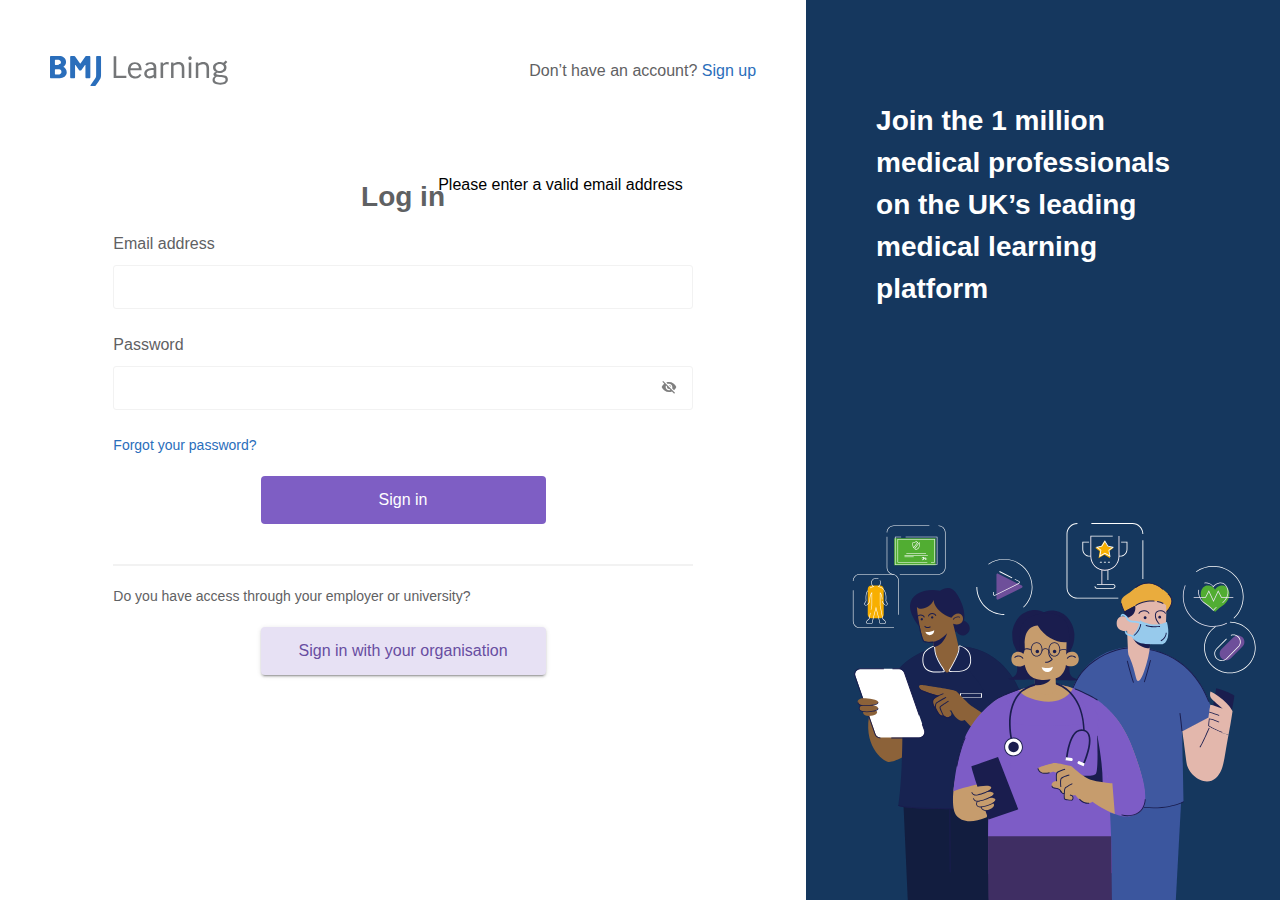
==== templates/learning-app.html.form.login.template.html @ d3ed44b5 "validation fix on submit" ====
<!doctype html>
<!-- #*
The server renders this HTML page in an end-user's browser when
needed authentication credentials may be obtained via HTTP Basic
Authentication or an HTML form.

Velocity variables (identified by the $ character) are generated
at runtime by the server.

The following variables are available on this page, but not used by default:

$entityId       - The entity ID (connection ID) of the SP Connection used in this SSO transaction
$connectionName - The name of the SP Connection used in this SSO transaction
$client_id      - The ID of the OAuth client used in this transaction
$spAdapterId    - The SP Adapter ID used in this transaction

It is recommended to sanitize the values that are displayed using $escape.escape() for example $escape.escape($client_id).

Change text or formatting as needed. Modifying Velocity statements
is not recommended as it may interfere with expected server behavior.
*# -->
<!-- template name: learning-app.html.login.template.html -->

<!-- Google Tag Manager -->
<script>
  (function (w, d, s, l, i) {
    w[l] = w[l] || [];
    w[l].push({ 'gtm.start': new Date().getTime(), event: 'gtm.js' });
    var f = d.getElementsByTagName(s)[0],
      j = d.createElement(s),
      dl = l != 'dataLayer' ? '&l=' + l : '';
    j.async = true;
    j.src = 'https://www.googletagmanager.com/gtm.js?id=' + i + dl;
    f.parentNode.insertBefore(j, f);
  })(window, document, 'script', 'dataLayer', 'GTM-N6K7J6SM');
</script>
<!-- End Google Tag Manager -->

<!-- #set( $messageKeyPrefix = "bmj.learning.html.form.login.template." )
#set($templateName = $HttpServletRequest.getParameter("template_name") ) -->
<html lang="$pluginLocale.getLanguage()" dir="ltr">

<head>
  <title>$templateMessages.getMessage($messageKeyPrefix, "page.title")</title>
  <base href="$CurrentPingFedBaseURL" />
  <meta charset="UTF-8" />
  <meta name="viewport" content="width=device-width, initial-scale=1.0" />
  <link href="assets/learning/css/styles.css" rel="stylesheet" />
</head>

<body>
  <main>
    <div class="container">
      <div class="col-1">
        <section>
          <img src="assets/learning/img/logo.svg" alt="BMJ Learning Logo" class="learning-logo" />
          <p>
            Don’t have an account?
            <a href="https://new-learning.bmj.com/sign-up">Sign up</a>
          </p>
        </section>

        <h1>
          <!-- $templateMessages.getMessage($messageKeyPrefix, "title") -->
          Log in
        </h1>

        <form id="signIn">
          <fieldset>
            <div class="form-field">
              <small class="generic-error">
                <!-- $templateMessages.getMessage($messageKeyPrefix, "invalid.details") -->
                Your email address or password is incorrect. Please try again
              </small>
              <span class="error-email___">Please enter a valid email address</span>

              <!-- #end -->
              <label for="email">
                <!-- $templateMessages.getMessage($messageKeyPrefix, "usernameTitle") -->
                Email address
                <small></small>
                <input name="$name" value="" id="email" class="email" />
              </label>
              <!-- value="$username"  -->
            </div>

            <div class="form-field">
              <label for="password">
                <!-- $templateMessages.getMessage($messageKeyPrefix, "passwordTitle") -->
                Password
                <small></small>
                <input type="password" name="$pass" id="password" />

                <span><button type="button" id="iconBtn">
                    <img src="assets/learning/img/visibility_off.svg" class="visibility-icon"
                      alt="hide password" /></button></span>
              </label>
            </div>

            <input type="hidden" name="$adapterIdField" id="$adapterIdField" value="$adapterId" />

            <!-- #if($supportsPasswordReset) -->
            <input type="hidden" name="$passwordReset" value="" />
            <a class="forgot-pass" onclick="postForgotPassword();">
              <!-- $templateMessages.getMessage($messageKeyPrefix, "forgotPassword") -->
              Forgot your password?
            </a>
            <!-- #end -->

            <button class="base-button" id="formButton" type="submit">
              <!-- $templateMessages.getMessage($messageKeyPrefix, "signin") -->
              Sign in
            </button>
            <hr />
            <p>Do you have access through your employer or university?</p>
            <button class="secondary-button base-button" id="formButton" type="submit">
              <!-- $templateMessages.getMessage($messageKeyPrefix, "signin.org") -->
              Sign in with your organisation
            </button>
          </fieldset>
        </form>
      </div>

      <div class="col-2">
        <h2>
          Join the 1 million medical professionals on the UK’s leading medical
          learning platform
        </h2>
        <img src="assets/learning/img/medics.svg" alt="medics" />
      </div>
    </div>
  </main>

  <script src="assets/learning/js/login.js"></script>
  <script>
    function postForgotPassword() {
      document.forms[0]['$passwordReset'].value = 'clicked';
      document.forms[0].submit();
    }
  </script>
</body>

</html>
---- templates/assets/learning/css/styles.css ----
body,
html {
  margin: 0;
  padding: 0;
  height: 100%;
  font-family: interfaceregular, Arial, sans-serif;
}
main,
.container {
  height: 100%;
}
h1 {
  font-size: 28px;
  font-weight: 700;
  color: #5f6163;
  text-align: center;
  font-family: interfaceregular, Arial, sans-serif;
  margin: 0 0 20px 0;
}
h2 {
  color: white;
  font-size: 28px;
  line-height: 42px;
  font-weight: 700;
  max-width: 460px;
  margin: 100px 50px 0 50px;
  font-family: interfaceregular, Arial, sans-serif;
}
@media only screen and (max-width: 992px) {
  h2 {
    font-size: 20px;
    margin: 50px 20px 0 20px;
  }
}
a {
  color: #2a6ebb;
  text-decoration: none;
  font-family: interfaceregular, Arial, sans-serif;
  margin: 0 0 20px 0;
  display: block;
  font-weight: 400;
  font-size: 14px;
  line-height: 21px;
}
hr {
  border: 1px solid #f2f2f2;
}
p {
  color: #5f6163;
  font-size: 14px;
  line-height: 21px;
  margin: 20px 0;
  padding: 0;
  font-family: interfaceregular, Arial, sans-serif;
}
/* BUTTON STYLES */
button#iconBtn {
  background: none;
  border: none;
  cursor: pointer;
}
.base-button {
  background-color: #7e5ec4;
  border: none;
  border-radius: 4px;
  color: #fff;
  cursor: pointer;
  display: block;
  font-size: 16px;
  min-width: 285px;
  padding: 15px 20px;
  transition:
    background-color 0.25s cubic-bezier(0.4, 0, 0.2, 1) 0ms,
    box-shadow 0.25s cubic-bezier(0.4, 0, 0.2, 1) 0ms,
    border 0.25s cubic-bezier(0.4, 0, 0.2, 1) 0ms;
  margin: 0 auto 40px;
}
.base-button:hover {
  background-color: #9378ce;
}
.secondary-button {
  background-color: #e7e1f4;
  box-shadow:
    0 3px 1px -2px rgba(0, 0, 0, 0.2),
    0 2px 2px 0 rgba(0, 0, 0, 0.14),
    0 1px 5px 0 rgba(0, 0, 0, 0.12);
  color: #684da1;
}
.secondary-button:hover {
  background-color: #dbd3ee;
  box-shadow:
    0 2px 4px -1px rgba(0, 0, 0, 0.2),
    0 4px 5px 0 rgba(0, 0, 0, 0.14),
    0 1px 10px 0 rgba(0, 0, 0, 0.12);
}
/* CONTAINERS */
.container {
  margin-left: auto;
  margin-right: auto;
  width: 100%;
  display: flex;
  flex-direction: column;
}
/* COLUMNS */
.container .col-1 {
  width: 60%;
  display: flex;
  flex-direction: column;
  align-items: center;
}
.container .col-1 section {
  display: flex;
  align-items: center;
  justify-content: space-between;
  width: 100%;
}
.container .col-1 section {
  p,
  a {
    display: inline-block;
    font-weight: 500;
    line-height: 21px;
    font-size: 16px;
  }
}
.container .col-1 section p a {
  margin: 0;
}

/* MOBILE STYLES */
@media only screen and (max-width: 768px) {
  h1 {
    font-size: 24px;
    line-height: 36px;
  }
  .container .col-1 {
    width: auto;
    margin: 80px 20px 20px;
  }
  .container .col-1 section {
    flex-direction: column;
    margin: 0;
  }
  .container .col-1 form .base-button {
    margin: 0 auto 20px;
    min-width: 100%;
    line-height: 21px;
  }
  .container .col-1 form fieldset > p {
    text-align: center;
  }
  .container .col-2 {
    width: auto;
    display: none;
  }
}
/* DESKTOP STYLES  */
@media only screen and (min-width: 768px) {
  .container {
    flex-direction: row;
    column-gap: 50px;
  }
  .container .col-2 {
    display: flex;
    width: 40%;
  }
  .container .col-1 {
    margin: 0 0 0 50px;
  }
  .container .col-1 section {
    margin: 40px 0 80px;
  }
  .container .col-1 section img {
    padding: 0 20px 0 0;
  }
}
.container .col-2 {
  overflow: hidden;
  background-color: #15375e;
  padding: 0 20px;
  box-sizing: border-box;
  flex-direction: column;
  justify-content: space-between;
  align-items: center;
}
.container .col-2 img {
  margin-top: 130px;
  max-width: 100%;
  height: auto;
}

/* FORM STYLES */
fieldset {
  border: none;
  padding: 0;
}
label {
  color: #5f6163;
  font-size: 16px;
  font-weight: 500px;
  line-height: 21px;
}
.generic-error {
  border: 1px solid #cb2331;
  padding: 15px;
  width: fit-content;
  display: block;
  margin: 0 0 20px 0;
  color: #cb2331;
  font-size: 16px;
  line-height: 24px;
  font-weight: 600;
  max-width: 391px;
  display: none;
}
.error-email {
  color: #cb2331;
  font-weight: 600;
  font-size: 16px;
  line-height: 24px;
  margin: 0 0 25px;
  display: none;
}
.show {
  display: block;
}
.visibility-hidden-form {
  position: absolute;
  position: absolute !important;
  width: 1px !important;
  height: 1px !important;
  padding: 0 !important;
  margin: -1px !important;
  overflow: hidden !important;
  clip: rect(0, 0, 0, 0) !important;
  white-space: nowrap !important;
  border: 0 !important;
}
form input {
  border: 1px solid #f2f2f2;
  border-radius: 3px;
  height: 44px;
  box-sizing: border-box;
  padding: 20px 10px;
  margin: 10px 0 25px;
  width: -webkit-fill-available;
  width: -moz-available;
  outline: none;
  color: #5f6163;
  font-size: 16px;
}
form input:focus {
  border: 2px solid #2a6ebb !important;
}
form input:hover {
  -webkit-box-shadow: 0 2px 0 #cccdcd;
  box-shadow: 0 2px 0 #cccdcd;
}
form span {
  cursor: pointer;
  float: right;
  position: relative;
  top: -57px;
  right: 10px;
}
@media all and (-ms-high-contrast: none), (-ms-high-contrast: active) {
  form input {
    width: 100%;
  }
}
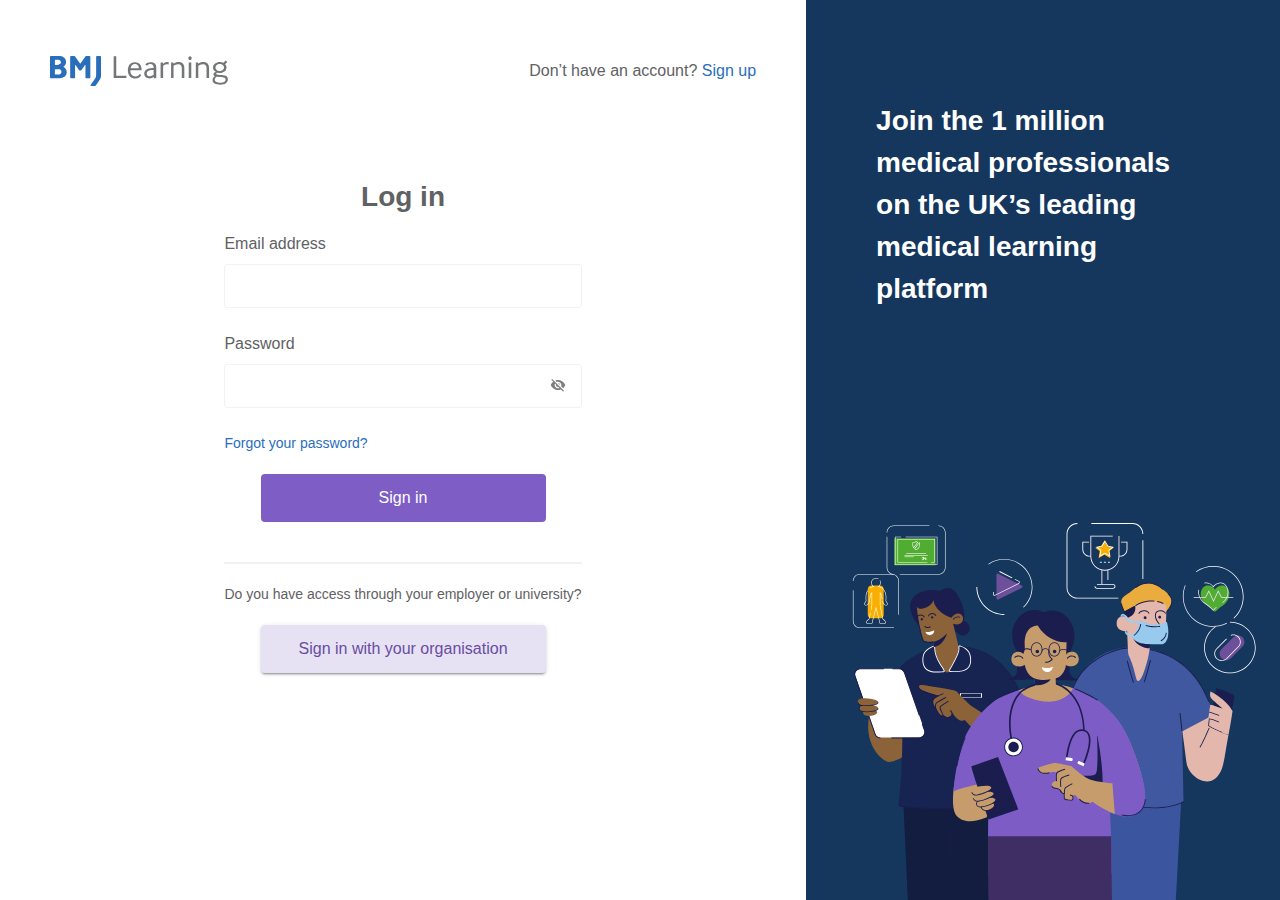
==== commit aaf6c5ce: "clean up" ====
--- a/templates/learning-app.html.form.login.template.html
+++ b/templates/learning-app.html.form.login.template.html
@@ -39,105 +39,127 @@
 <!-- #set( $messageKeyPrefix = "bmj.learning.html.form.login.template." )
 #set($templateName = $HttpServletRequest.getParameter("template_name") ) -->
 <html lang="$pluginLocale.getLanguage()" dir="ltr">
+  <head>
+    <title>$templateMessages.getMessage($messageKeyPrefix, "page.title")</title>
+    <base href="$CurrentPingFedBaseURL" />
+    <meta charset="UTF-8" />
+    <meta name="viewport" content="width=device-width, initial-scale=1.0" />
+    <link href="assets/learning/css/styles.css" rel="stylesheet" />
+  </head>
 
-<head>
-  <title>$templateMessages.getMessage($messageKeyPrefix, "page.title")</title>
-  <base href="$CurrentPingFedBaseURL" />
-  <meta charset="UTF-8" />
-  <meta name="viewport" content="width=device-width, initial-scale=1.0" />
-  <link href="assets/learning/css/styles.css" rel="stylesheet" />
-</head>
+  <body>
+    <main>
+      <div class="container">
+        <div class="col-1">
+          <section>
+            <img
+              src="assets/learning/img/logo.svg"
+              alt="BMJ Learning Logo"
+              class="learning-logo"
+            />
+            <p>
+              Don’t have an account?
+              <a href="https://new-learning.bmj.com/sign-up">Sign up</a>
+            </p>
+          </section>
 
-<body>
-  <main>
-    <div class="container">
-      <div class="col-1">
-        <section>
-          <img src="assets/learning/img/logo.svg" alt="BMJ Learning Logo" class="learning-logo" />
-          <p>
-            Don’t have an account?
-            <a href="https://new-learning.bmj.com/sign-up">Sign up</a>
-          </p>
-        </section>
+          <h1>
+            <!-- $templateMessages.getMessage($messageKeyPrefix, "title") -->
+            Log in
+          </h1>
 
-        <h1>
-          <!-- $templateMessages.getMessage($messageKeyPrefix, "title") -->
-          Log in
-        </h1>
+          <form id="signIn">
+            <fieldset>
+              <div class="form-field">
+                <small class="generic-error">
+                  <!-- $templateMessages.getMessage($messageKeyPrefix, "invalid.details") -->
+                  Your email address or password is incorrect. Please try again
+                </small>
+                <!-- #end -->
+                <label for="email">
+                  <!-- $templateMessages.getMessage($messageKeyPrefix, "usernameTitle") -->
+                  Email address
+                  <input
+                    name="$name"
+                    value=""
+                    id="email"
+                    class="email"
+                    required
+                  />
+                </label>
+                <div class="error-email"
+                >Please enter a valid email address</div
+              />
+                <!-- value="$username"  -->
+              </div>
 
-        <form id="signIn">
-          <fieldset>
-            <div class="form-field">
-              <small class="generic-error">
-                <!-- $templateMessages.getMessage($messageKeyPrefix, "invalid.details") -->
-                Your email address or password is incorrect. Please try again
-              </small>
-              <span class="error-email___">Please enter a valid email address</span>
+              <div class="form-field">
+                <label for="password">
+                  <!-- $templateMessages.getMessage($messageKeyPrefix, "passwordTitle") -->
+                  Password
 
+                  <input type="password" name="$pass" id="password" required />
+
+                  <span
+                    ><button type="button" id="iconBtn">
+                      <img
+                        src="assets/learning/img/visibility_off.svg"
+                        class="visibility-icon"
+                        alt="hide password"
+                      /></button
+                  ></span>
+                </label>
+              </div>
+
+              <input
+                type="hidden"
+                name="$adapterIdField"
+                id="$adapterIdField"
+                value="$adapterId"
+              />
+
+              <!-- #if($supportsPasswordReset) -->
+              <input type="hidden" name="$passwordReset" value="" />
+              <a class="forgot-pass" onclick="postForgotPassword();">
+                <!-- $templateMessages.getMessage($messageKeyPrefix, "forgotPassword") -->
+                Forgot your password?
+              </a>
               <!-- #end -->
-              <label for="email">
-                <!-- $templateMessages.getMessage($messageKeyPrefix, "usernameTitle") -->
-                Email address
-                <small></small>
-                <input name="$name" value="" id="email" class="email" />
-              </label>
-              <!-- value="$username"  -->
-            </div>
 
-            <div class="form-field">
-              <label for="password">
-                <!-- $templateMessages.getMessage($messageKeyPrefix, "passwordTitle") -->
-                Password
-                <small></small>
-                <input type="password" name="$pass" id="password" />
+              <button class="base-button" id="formButton" type="submit">
+                <!-- $templateMessages.getMessage($messageKeyPrefix, "signin") -->
+                Sign in
+              </button>
+              <hr />
+              <p>Do you have access through your employer or university?</p>
+              <button
+                class="secondary-button base-button"
+                id="formButton"
+                type="submit"
+              >
+                <!-- $templateMessages.getMessage($messageKeyPrefix, "signin.org") -->
+                Sign in with your organisation
+              </button>
+            </fieldset>
+          </form>
+        </div>
 
-                <span><button type="button" id="iconBtn">
-                    <img src="assets/learning/img/visibility_off.svg" class="visibility-icon"
-                      alt="hide password" /></button></span>
-              </label>
-            </div>
+        <div class="col-2">
+          <h2>
+            Join the 1 million medical professionals on the UK’s leading medical
+            learning platform
+          </h2>
+          <img src="assets/learning/img/medics.svg" alt="medics" />
+        </div>
+      </div>
+    </main>
 
-            <input type="hidden" name="$adapterIdField" id="$adapterIdField" value="$adapterId" />
-
-            <!-- #if($supportsPasswordReset) -->
-            <input type="hidden" name="$passwordReset" value="" />
-            <a class="forgot-pass" onclick="postForgotPassword();">
-              <!-- $templateMessages.getMessage($messageKeyPrefix, "forgotPassword") -->
-              Forgot your password?
-            </a>
-            <!-- #end -->
-
-            <button class="base-button" id="formButton" type="submit">
-              <!-- $templateMessages.getMessage($messageKeyPrefix, "signin") -->
-              Sign in
-            </button>
-            <hr />
-            <p>Do you have access through your employer or university?</p>
-            <button class="secondary-button base-button" id="formButton" type="submit">
-              <!-- $templateMessages.getMessage($messageKeyPrefix, "signin.org") -->
-              Sign in with your organisation
-            </button>
-          </fieldset>
-        </form>
-      </div>
-
-      <div class="col-2">
-        <h2>
-          Join the 1 million medical professionals on the UK’s leading medical
-          learning platform
-        </h2>
-        <img src="assets/learning/img/medics.svg" alt="medics" />
-      </div>
-    </div>
-  </main>
-
-  <script src="assets/learning/js/login.js"></script>
-  <script>
-    function postForgotPassword() {
-      document.forms[0]['$passwordReset'].value = 'clicked';
-      document.forms[0].submit();
-    }
-  </script>
-</body>
-
-</html>+    <script src="assets/learning/js/login.js"></script>
+    <script>
+      function postForgotPassword() {
+        document.forms[0]['$passwordReset'].value = 'clicked';
+        document.forms[0].submit();
+      }
+    </script>
+  </body>
+</html>
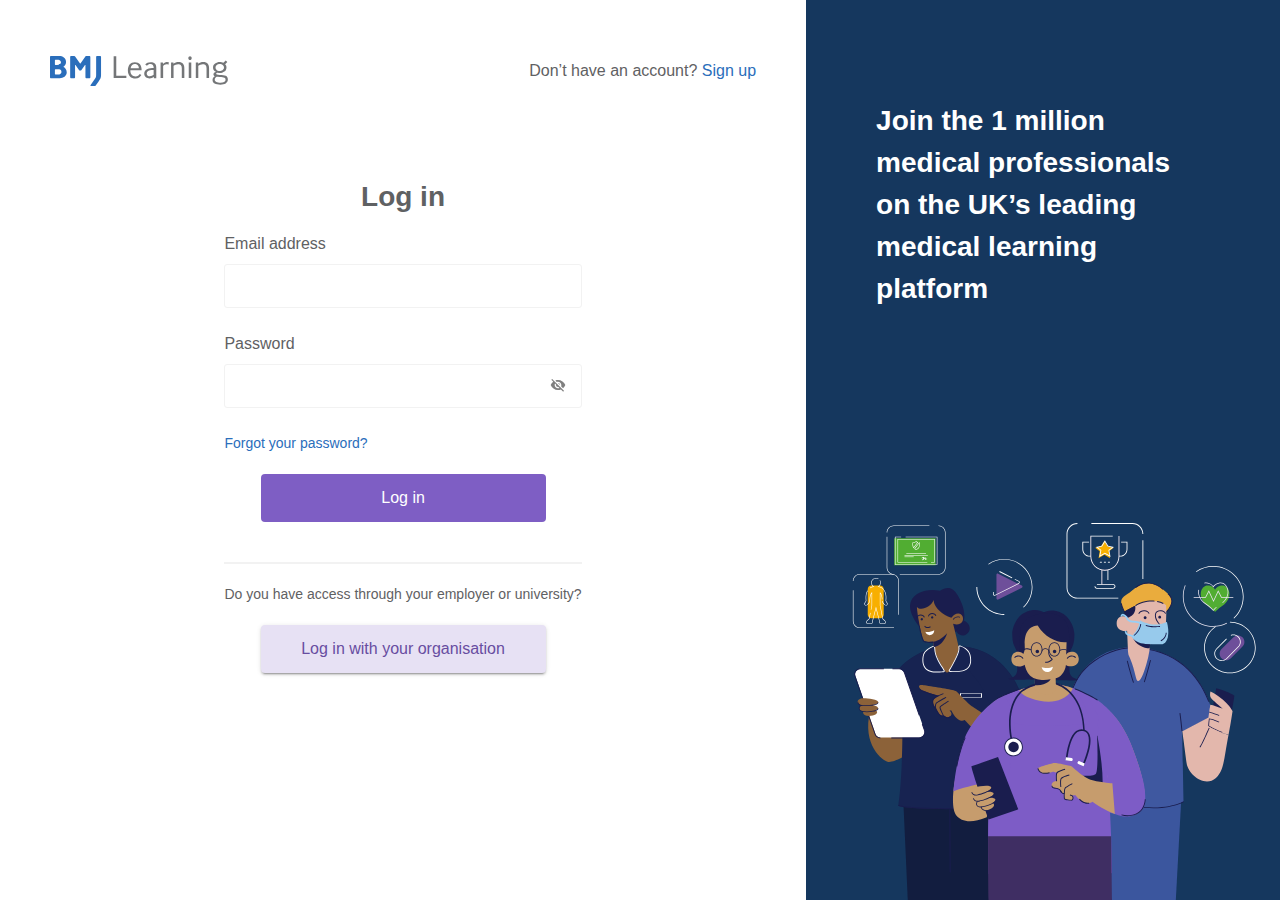
==== commit 7c79e9c2: "fix up error styling" ====
--- a/templates/learning-app.html.form.login.template.html
+++ b/templates/learning-app.html.form.login.template.html
@@ -71,34 +71,26 @@
           <form id="signIn">
             <fieldset>
               <div class="form-field">
-                <small class="generic-error">
-                  <!-- $templateMessages.getMessage($messageKeyPrefix, "invalid.details") -->
-                  Your email address or password is incorrect. Please try again
-                </small>
-                <!-- #end -->
+                <div id="genericError"></div>
+              </div>
+
+              <!-- #end -->
+              <div class="form-field">
                 <label for="email">
                   <!-- $templateMessages.getMessage($messageKeyPrefix, "usernameTitle") -->
                   Email address
-                  <input
-                    name="$name"
-                    value=""
-                    id="email"
-                    class="email"
-                    required
-                  />
+                  <input name="$name" value="" id="email" class="email" />
+                  <small></small>
                 </label>
-                <div class="error-email"
-                >Please enter a valid email address</div
-              />
-                <!-- value="$username"  -->
               </div>
+              <!-- value="$username"  -->
 
               <div class="form-field">
                 <label for="password">
                   <!-- $templateMessages.getMessage($messageKeyPrefix, "passwordTitle") -->
                   Password
-
-                  <input type="password" name="$pass" id="password" required />
+                  <input type="password" name="$pass" id="password" />
+                  <small></small>
 
                   <span
                     ><button type="button" id="iconBtn">
@@ -128,7 +120,7 @@
 
               <button class="base-button" id="formButton" type="submit">
                 <!-- $templateMessages.getMessage($messageKeyPrefix, "signin") -->
-                Sign in
+                Log in
               </button>
               <hr />
               <p>Do you have access through your employer or university?</p>
@@ -138,7 +130,7 @@
                 type="submit"
               >
                 <!-- $templateMessages.getMessage($messageKeyPrefix, "signin.org") -->
-                Sign in with your organisation
+                Log in with your organisation
               </button>
             </fieldset>
           </form>
--- a/templates/assets/learning/css/styles.css
+++ b/templates/assets/learning/css/styles.css
@@ -197,7 +197,6 @@
 label {
   color: #5f6163;
   font-size: 16px;
-  font-weight: 500px;
   line-height: 21px;
 }
 .generic-error {
@@ -211,7 +210,6 @@
   line-height: 24px;
   font-weight: 600;
   max-width: 391px;
-  display: none;
 }
 .error-email {
   color: #cb2331;
@@ -219,9 +217,6 @@
   font-size: 16px;
   line-height: 24px;
   margin: 0 0 25px;
-  display: none;
-}
-.show {
   display: block;
 }
 .visibility-hidden-form {
@@ -256,6 +251,12 @@
   -webkit-box-shadow: 0 2px 0 #cccdcd;
   box-shadow: 0 2px 0 #cccdcd;
 }
+form label.error > span {
+  top: -92px;
+}
+form input.error-input {
+  margin: 7px 0 10px 0;
+}
 form span {
   cursor: pointer;
   float: right;
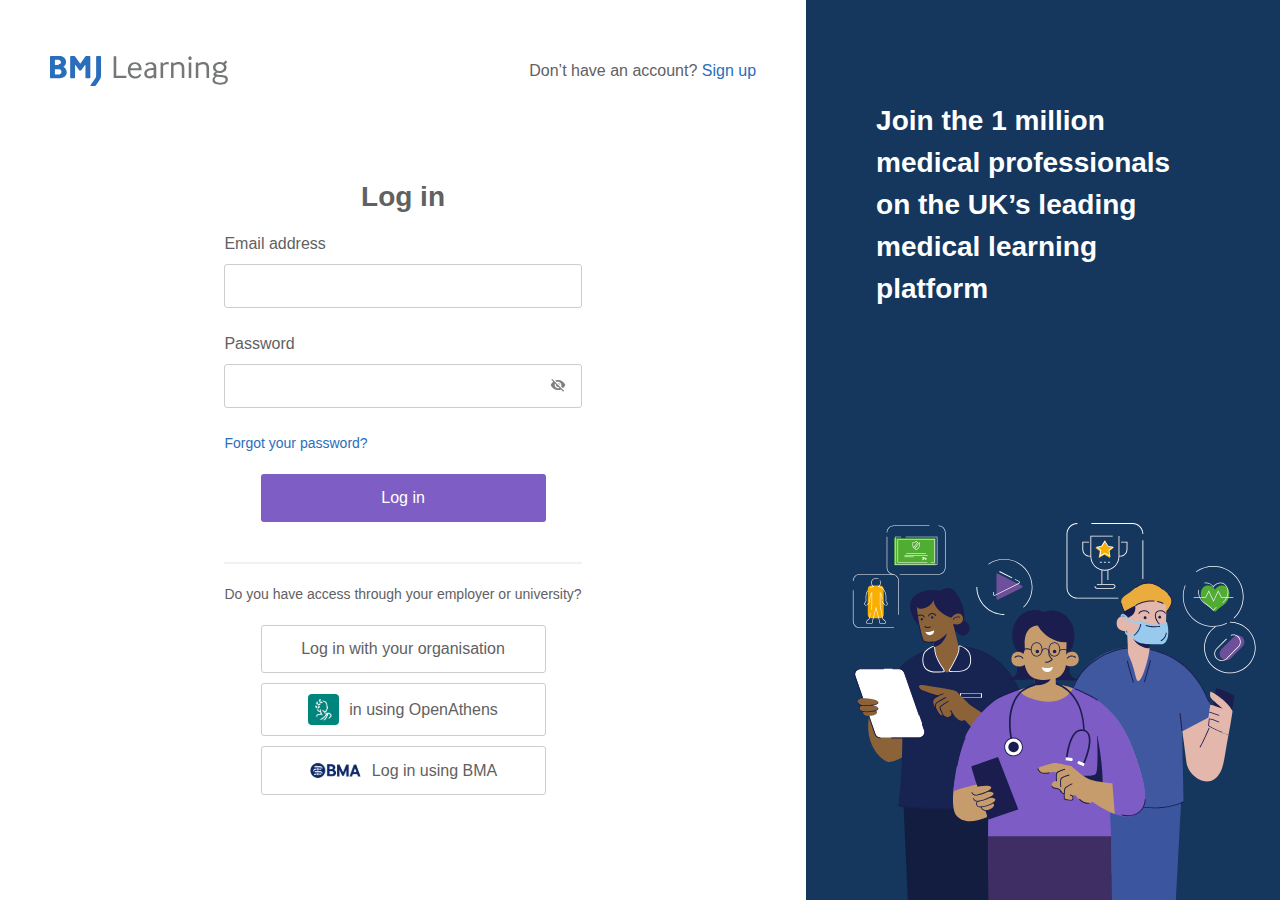
==== commit 2b25eb7b: "new buttons added" ====
--- a/templates/learning-app.html.form.login.template.html
+++ b/templates/learning-app.html.form.login.template.html
@@ -118,19 +118,28 @@
               </a>
               <!-- #end -->
 
-              <button class="base-button" id="formButton" type="submit">
+              <button class="base-button purple" id="formButton" type="submit">
                 <!-- $templateMessages.getMessage($messageKeyPrefix, "signin") -->
                 Log in
               </button>
               <hr />
               <p>Do you have access through your employer or university?</p>
-              <button
-                class="secondary-button base-button"
-                id="formButton"
-                type="submit"
-              >
+              <button class="base-button white" id="formButton" type="submit">
                 <!-- $templateMessages.getMessage($messageKeyPrefix, "signin.org") -->
                 Log in with your organisation
+              </button>
+              <button class="base-button white" id="formButton" type="submit">
+                <!-- $templateMessages.getMessage($messageKeyPrefix, "signin.org") -->
+                <img
+                  src="./assets/learning/img/openAthens.svg"
+                  alt="Open Athens link"
+                />
+                in using OpenAthens
+              </button>
+              <button class="base-button white" id="formButton" type="submit">
+                <!-- $templateMessages.getMessage($messageKeyPrefix, "signin.org") -->
+                <img src="./assets/learning/img/bma.svg" alt="BMA link" />
+                Log in using BMA
               </button>
             </fieldset>
           </form>
--- a/templates/assets/learning/css/styles.css
+++ b/templates/assets/learning/css/styles.css
@@ -60,20 +60,41 @@
   cursor: pointer;
 }
 .base-button {
-  background-color: #7e5ec4;
   border: none;
-  border-radius: 4px;
-  color: #fff;
+  border-radius: 3px;
   cursor: pointer;
-  display: block;
+  display: flex;
+  justify-content: center;
   font-size: 16px;
   min-width: 285px;
-  padding: 15px 20px;
   transition:
     background-color 0.25s cubic-bezier(0.4, 0, 0.2, 1) 0ms,
     box-shadow 0.25s cubic-bezier(0.4, 0, 0.2, 1) 0ms,
     border 0.25s cubic-bezier(0.4, 0, 0.2, 1) 0ms;
+}
+.base-button.purple {
+  background-color: #7e5ec4;
+  color: #fff;
+  padding: 15px 20px;
   margin: 0 auto 40px;
+}
+.base-button.white {
+  background-color: #fff;
+  color: #5f6163;
+  border: 1px solid #cccdcd;
+  display: flex;
+  align-items: center;
+  padding: 10px;
+  min-height: 48px;
+  margin: 0 auto 10px;
+}
+.base-button.white:hover {
+  background-color: #fff;
+  border-color: #7d5cc6;
+  color: #7d5cc6;
+}
+.base-button.white img {
+  margin: 0 10px 0 0;
 }
 .base-button:hover {
   background-color: #9378ce;
@@ -128,7 +149,7 @@
 }
 
 /* MOBILE STYLES */
-@media only screen and (max-width: 768px) {
+@media only screen and (max-width: 862px) {
   h1 {
     font-size: 24px;
     line-height: 36px;
@@ -142,7 +163,6 @@
     margin: 0;
   }
   .container .col-1 form .base-button {
-    margin: 0 auto 20px;
     min-width: 100%;
     line-height: 21px;
   }
@@ -155,7 +175,7 @@
   }
 }
 /* DESKTOP STYLES  */
-@media only screen and (min-width: 768px) {
+@media only screen and (min-width: 862px) {
   .container {
     flex-direction: row;
     column-gap: 50px;
@@ -232,7 +252,7 @@
   border: 0 !important;
 }
 form input {
-  border: 1px solid #f2f2f2;
+  border: 1px solid #cccdcd;
   border-radius: 3px;
   height: 44px;
   box-sizing: border-box;
@@ -257,7 +277,7 @@
 form input.error-input {
   margin: 7px 0 10px 0;
 }
-form span {
+form label > span {
   cursor: pointer;
   float: right;
   position: relative;
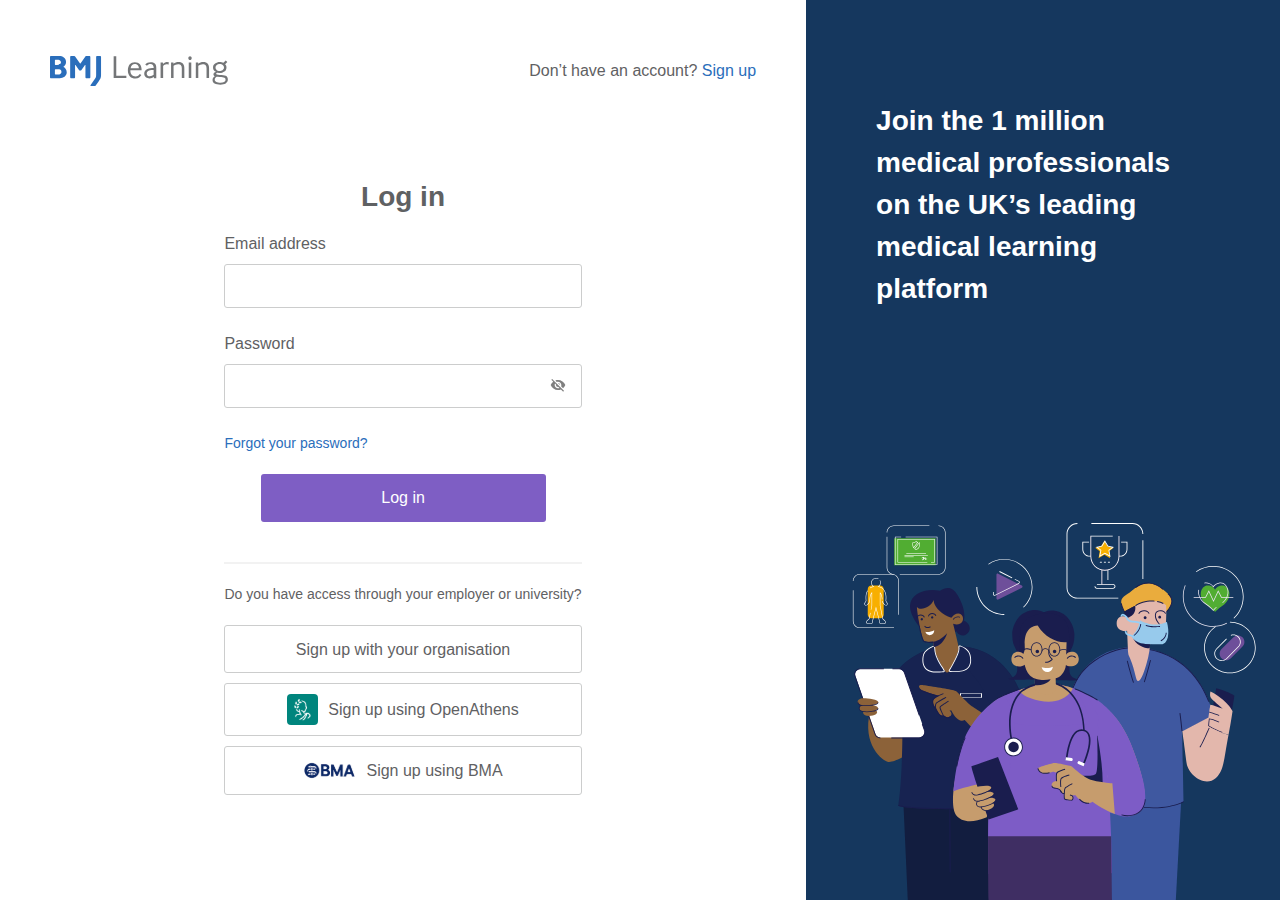
==== commit c464a5ba: "+ links btn>a tag, typo" ====
--- a/templates/learning-app.html.form.login.template.html
+++ b/templates/learning-app.html.form.login.template.html
@@ -124,23 +124,32 @@
               </button>
               <hr />
               <p>Do you have access through your employer or university?</p>
-              <button class="base-button white" id="formButton" type="submit">
+              <a
+                class="base-button white"
+                href="https://new-learning.bmj.com/sign-up/institution"
+              >
                 <!-- $templateMessages.getMessage($messageKeyPrefix, "signin.org") -->
-                Log in with your organisation
-              </button>
-              <button class="base-button white" id="formButton" type="submit">
+                Sign up with your organisation
+              </a>
+              <a
+                class="base-button white"
+                href="https://oidc.sso.bmj.com/login?idp=oac&login_redirect=learning "
+              >
                 <!-- $templateMessages.getMessage($messageKeyPrefix, "signin.org") -->
                 <img
                   src="./assets/learning/img/openAthens.svg"
                   alt="Open Athens link"
                 />
-                in using OpenAthens
-              </button>
-              <button class="base-button white" id="formButton" type="submit">
+                Sign up using OpenAthens
+              </a>
+              <a
+                class="base-button white"
+                href="https://myaccount.bmj.com/myaccount/signup.html?trackEvent=registrationJourney&regService=learning-registration&fwdUrl=https://new-learning.bmj.com "
+              >
                 <!-- $templateMessages.getMessage($messageKeyPrefix, "signin.org") -->
                 <img src="./assets/learning/img/bma.svg" alt="BMA link" />
-                Log in using BMA
-              </button>
+                Sign up using BMA
+              </a>
             </fieldset>
           </form>
         </div>
--- a/templates/assets/learning/css/styles.css
+++ b/templates/assets/learning/css/styles.css
@@ -60,6 +60,7 @@
   cursor: pointer;
 }
 .base-button {
+  box-sizing: border-box;
   border: none;
   border-radius: 3px;
   cursor: pointer;
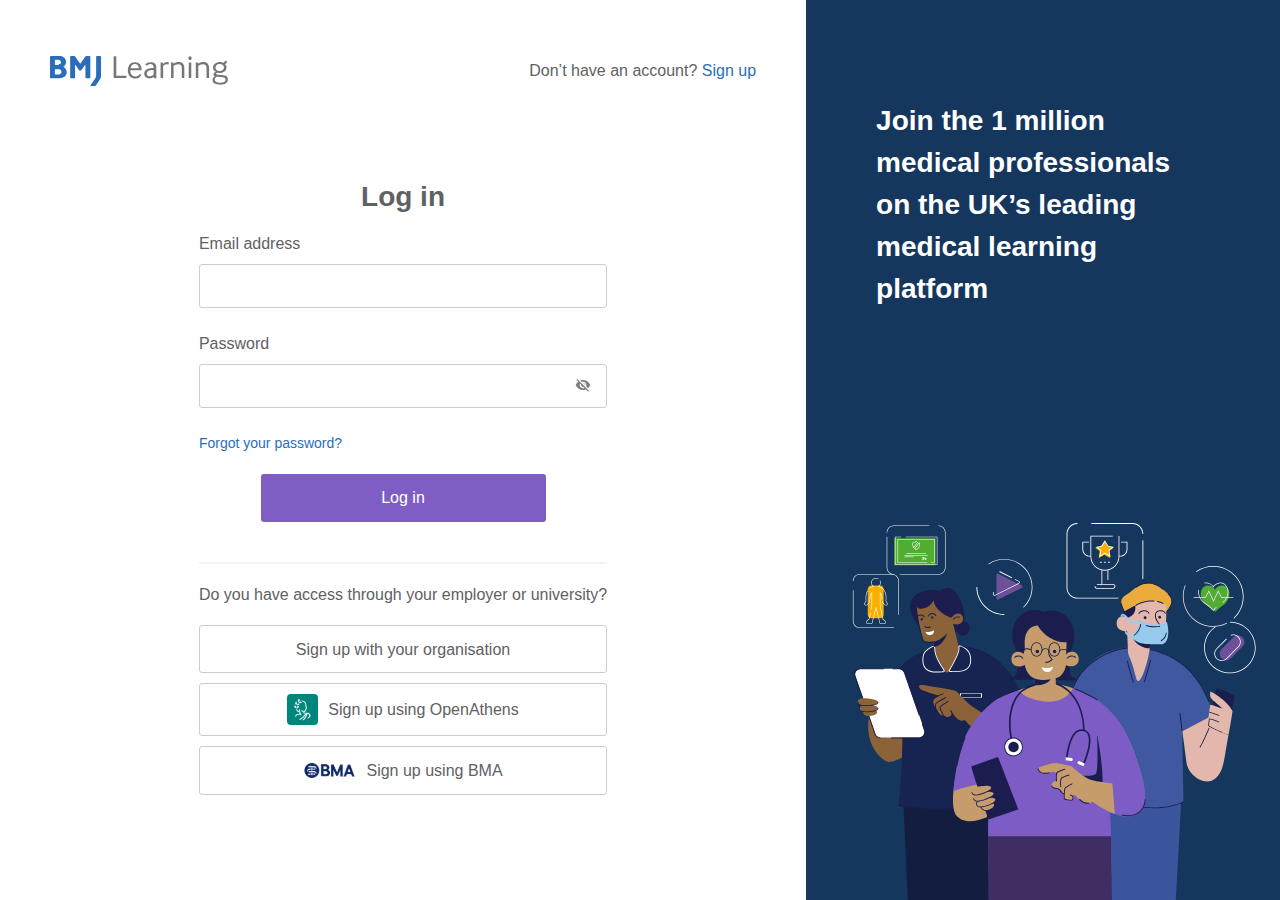
==== commit edfae6a1: "Bec review - scroll, a:hover, input:hover, btn margin" ====
--- a/templates/learning-app.html.form.login.template.html
+++ b/templates/learning-app.html.form.login.template.html
@@ -112,7 +112,11 @@
 
               <!-- #if($supportsPasswordReset) -->
               <input type="hidden" name="$passwordReset" value="" />
-              <a class="forgot-pass" onclick="postForgotPassword();">
+              <a
+                class="forgot-pass"
+                onclick="postForgotPassword();"
+                href="https://myaccount.bmj.com/myaccount/email-password.html?trackEvent=emailPassword&fwdUrl=https%3A%2F%2Fnew-learning.bmj.com%2F&locale=en_GB"
+              >
                 <!-- $templateMessages.getMessage($messageKeyPrefix, "forgotPassword") -->
                 Forgot your password?
               </a>
--- a/templates/assets/learning/css/styles.css
+++ b/templates/assets/learning/css/styles.css
@@ -42,12 +42,16 @@
   font-size: 14px;
   line-height: 21px;
 }
+a:hover {
+  text-decoration: underline;
+  cursor: pointer;
+}
 hr {
   border: 1px solid #f2f2f2;
 }
 p {
   color: #5f6163;
-  font-size: 14px;
+  font-size: 16px;
   line-height: 21px;
   margin: 20px 0;
   padding: 0;
@@ -129,6 +133,8 @@
   display: flex;
   flex-direction: column;
   align-items: center;
+  overflow-y: auto;
+  padding: 0 50px 0 0;
 }
 .container .col-1 section {
   display: flex;
@@ -158,6 +164,7 @@
   .container .col-1 {
     width: auto;
     margin: 80px 20px 20px;
+    padding: 0;
   }
   .container .col-1 section {
     flex-direction: column;
@@ -179,7 +186,6 @@
 @media only screen and (min-width: 862px) {
   .container {
     flex-direction: row;
-    column-gap: 50px;
   }
   .container .col-2 {
     display: flex;
@@ -252,6 +258,9 @@
   white-space: nowrap !important;
   border: 0 !important;
 }
+form {
+  margin: 0 0 50px 0;
+}
 form input {
   border: 1px solid #cccdcd;
   border-radius: 3px;
@@ -268,10 +277,6 @@
 form input:focus {
   border: 2px solid #2a6ebb !important;
 }
-form input:hover {
-  -webkit-box-shadow: 0 2px 0 #cccdcd;
-  box-shadow: 0 2px 0 #cccdcd;
-}
 form label.error > span {
   top: -92px;
 }
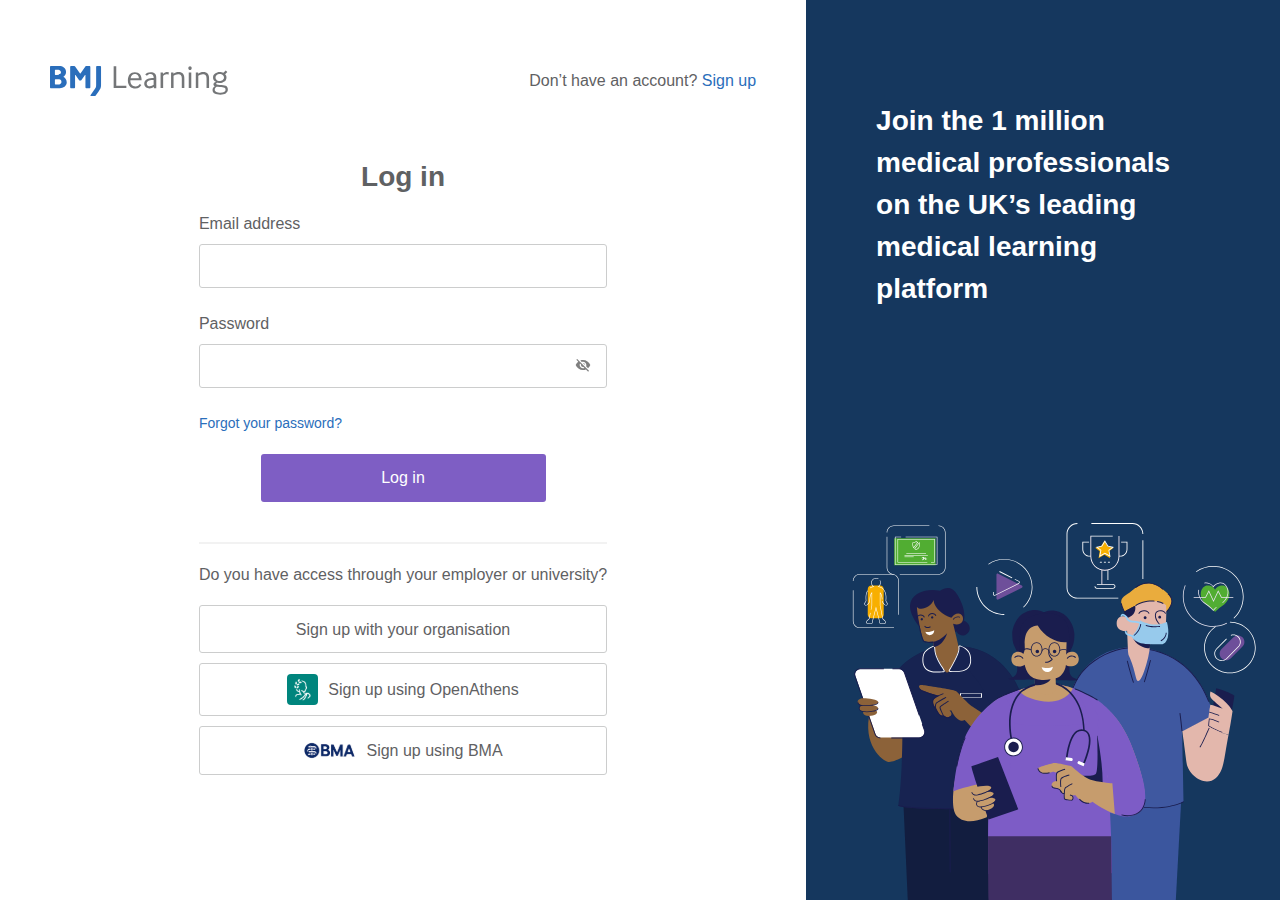
==== commit e3590134: "updating mess props" ====
--- a/templates/learning-app.html.form.login.template.html
+++ b/templates/learning-app.html.form.login.template.html
@@ -139,19 +139,19 @@
                 class="base-button white"
                 href="https://oidc.sso.bmj.com/login?idp=oac&login_redirect=learning "
               >
-                <!-- $templateMessages.getMessage($messageKeyPrefix, "signin.org") -->
                 <img
                   src="./assets/learning/img/openAthens.svg"
                   alt="Open Athens link"
                 />
+                <!-- $templateMessages.getMessage($messageKeyPrefix, "signin.openathens") -->
                 Sign up using OpenAthens
               </a>
               <a
                 class="base-button white"
                 href="https://myaccount.bmj.com/myaccount/signup.html?trackEvent=registrationJourney&regService=learning-registration&fwdUrl=https://new-learning.bmj.com "
               >
-                <!-- $templateMessages.getMessage($messageKeyPrefix, "signin.org") -->
                 <img src="./assets/learning/img/bma.svg" alt="BMA link" />
+                <!-- $templateMessages.getMessage($messageKeyPrefix, "signin.bma") -->
                 Sign up using BMA
               </a>
             </fieldset>
@@ -160,6 +160,7 @@
 
         <div class="col-2">
           <h2>
+            <!-- $templateMessages.getMessage($messageKeyPrefix, "strapline") -->
             Join the 1 million medical professionals on the UK’s leading medical
             learning platform
           </h2>
--- a/templates/assets/learning/css/styles.css
+++ b/templates/assets/learning/css/styles.css
@@ -163,7 +163,7 @@
   }
   .container .col-1 {
     width: auto;
-    margin: 80px 20px 20px;
+    margin: 50px 20px 20px;
     padding: 0;
   }
   .container .col-1 section {
@@ -195,7 +195,7 @@
     margin: 0 0 0 50px;
   }
   .container .col-1 section {
-    margin: 40px 0 80px;
+    margin: 50px 0 50px;
   }
   .container .col-1 section img {
     padding: 0 20px 0 0;
@@ -261,6 +261,9 @@
 form {
   margin: 0 0 50px 0;
 }
+form a.base-button:hover {
+  text-decoration: none;
+}
 form input {
   border: 1px solid #cccdcd;
   border-radius: 3px;
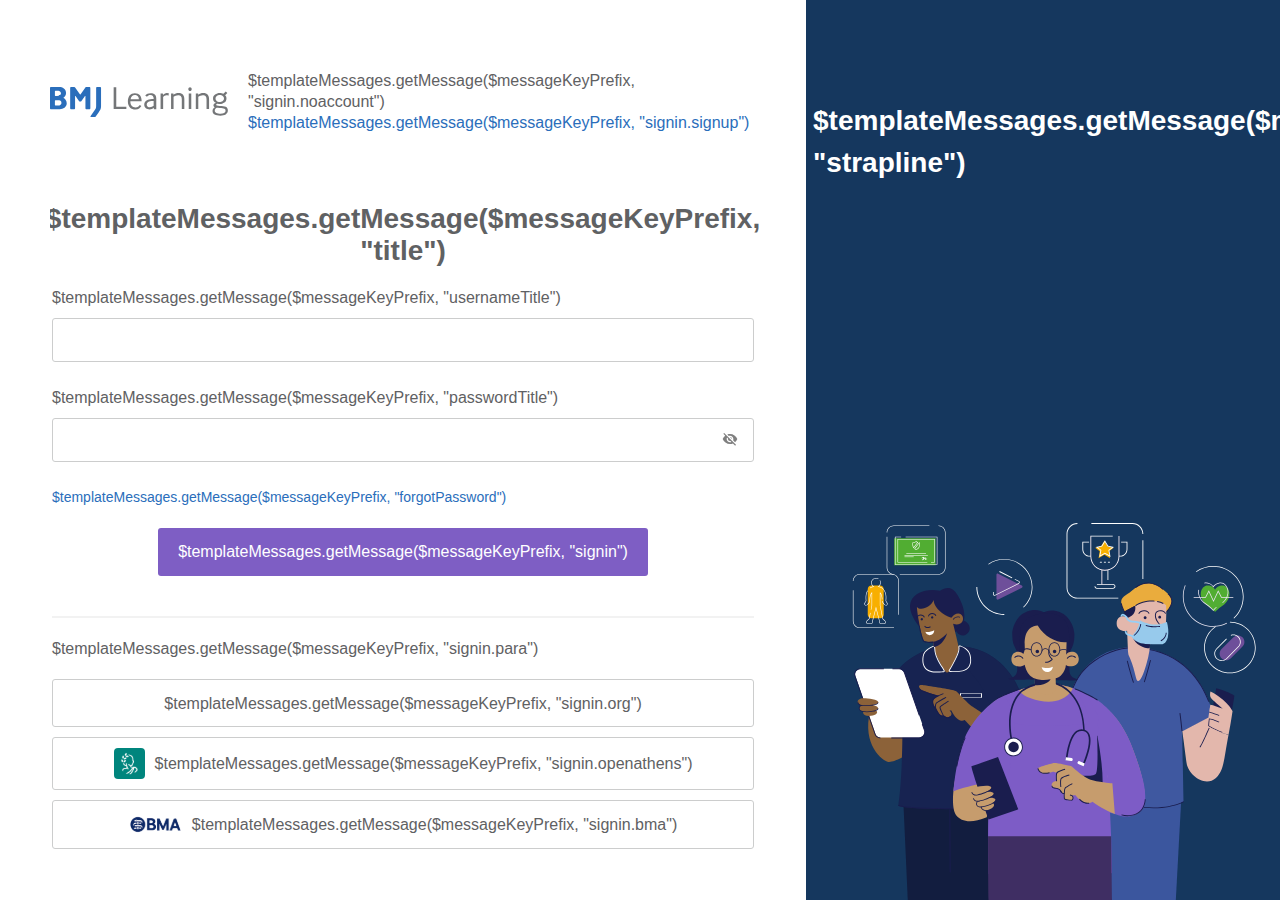
==== commit 092a533d: "message props update" ====
--- a/templates/learning-app.html.form.login.template.html
+++ b/templates/learning-app.html.form.login.template.html
@@ -58,14 +58,19 @@
               class="learning-logo"
             />
             <p>
-              Don’t have an account?
-              <a href="https://new-learning.bmj.com/sign-up">Sign up</a>
+              $templateMessages.getMessage($messageKeyPrefix,
+              "signin.noaccount")
+              <!-- Don’t have an account? -->
+              <a href="https://new-learning.bmj.com/sign-up">
+                $templateMessages.getMessage($messageKeyPrefix, "signin.signup")
+                <!-- Sign up -->
+              </a>
             </p>
           </section>
 
           <h1>
-            <!-- $templateMessages.getMessage($messageKeyPrefix, "title") -->
-            Log in
+            $templateMessages.getMessage($messageKeyPrefix, "title")
+            <!-- Log in -->
           </h1>
 
           <form id="signIn">
@@ -77,8 +82,9 @@
               <!-- #end -->
               <div class="form-field">
                 <label for="email">
-                  <!-- $templateMessages.getMessage($messageKeyPrefix, "usernameTitle") -->
-                  Email address
+                  $templateMessages.getMessage($messageKeyPrefix,
+                  "usernameTitle")
+                  <!-- Email address -->
                   <input name="$name" value="" id="email" class="email" />
                   <small></small>
                 </label>
@@ -87,8 +93,9 @@
 
               <div class="form-field">
                 <label for="password">
-                  <!-- $templateMessages.getMessage($messageKeyPrefix, "passwordTitle") -->
-                  Password
+                  $templateMessages.getMessage($messageKeyPrefix,
+                  "passwordTitle")
+                  <!-- Password -->
                   <input type="password" name="$pass" id="password" />
                   <small></small>
 
@@ -117,23 +124,27 @@
                 onclick="postForgotPassword();"
                 href="https://myaccount.bmj.com/myaccount/email-password.html?trackEvent=emailPassword&fwdUrl=https%3A%2F%2Fnew-learning.bmj.com%2F&locale=en_GB"
               >
-                <!-- $templateMessages.getMessage($messageKeyPrefix, "forgotPassword") -->
-                Forgot your password?
+                $templateMessages.getMessage($messageKeyPrefix,
+                "forgotPassword")
+                <!-- Forgot your password? -->
               </a>
               <!-- #end -->
 
               <button class="base-button purple" id="formButton" type="submit">
-                <!-- $templateMessages.getMessage($messageKeyPrefix, "signin") -->
-                Log in
+                $templateMessages.getMessage($messageKeyPrefix, "signin")
+                <!-- Log in -->
               </button>
               <hr />
-              <p>Do you have access through your employer or university?</p>
+              <p>
+                $templateMessages.getMessage($messageKeyPrefix, "signin.para")
+                <!-- Do you have access through your employer or university? -->
+              </p>
               <a
                 class="base-button white"
                 href="https://new-learning.bmj.com/sign-up/institution"
               >
-                <!-- $templateMessages.getMessage($messageKeyPrefix, "signin.org") -->
-                Sign up with your organisation
+                $templateMessages.getMessage($messageKeyPrefix, "signin.org")
+                <!-- Sign up with your organisation -->
               </a>
               <a
                 class="base-button white"
@@ -143,16 +154,17 @@
                   src="./assets/learning/img/openAthens.svg"
                   alt="Open Athens link"
                 />
-                <!-- $templateMessages.getMessage($messageKeyPrefix, "signin.openathens") -->
-                Sign up using OpenAthens
+                $templateMessages.getMessage($messageKeyPrefix,
+                "signin.openathens")
+                <!-- Sign up using OpenAthens -->
               </a>
               <a
                 class="base-button white"
                 href="https://myaccount.bmj.com/myaccount/signup.html?trackEvent=registrationJourney&regService=learning-registration&fwdUrl=https://new-learning.bmj.com "
               >
                 <img src="./assets/learning/img/bma.svg" alt="BMA link" />
-                <!-- $templateMessages.getMessage($messageKeyPrefix, "signin.bma") -->
-                Sign up using BMA
+                $templateMessages.getMessage($messageKeyPrefix, "signin.bma")
+                <!-- Sign up using BMA -->
               </a>
             </fieldset>
           </form>
@@ -160,9 +172,8 @@
 
         <div class="col-2">
           <h2>
-            <!-- $templateMessages.getMessage($messageKeyPrefix, "strapline") -->
-            Join the 1 million medical professionals on the UK’s leading medical
-            learning platform
+            $templateMessages.getMessage($messageKeyPrefix, "strapline")
+            <!-- Join the 1 million medical professionals on the UK’s leading medical learning platform -->
           </h2>
           <img src="assets/learning/img/medics.svg" alt="medics" />
         </div>
